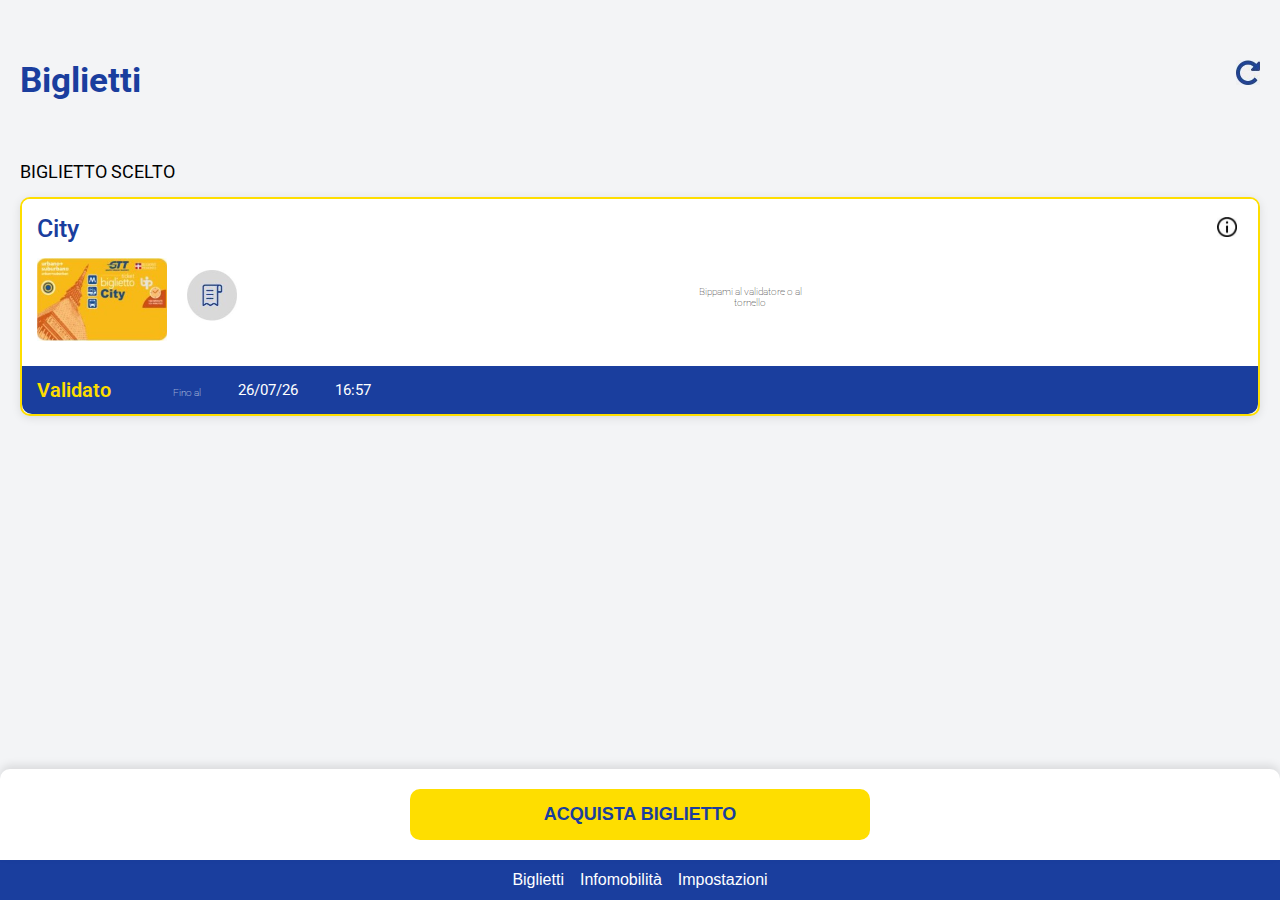
==== index.html @ 36b1c55d "Add files via upload" ====
<!DOCTYPE html>
<html lang="it">
<head>
    <meta charset="UTF-8">
    <meta name="viewport" content="width=device-width, initial-scale=1.0">
    <title>TO Move</title>
    
    <!-- Metatag per iOS -->
    <meta name="apple-mobile-web-app-capable" content="yes">
    <meta name="apple-mobile-web-app-status-bar-style" content="black-translucent">
    <meta name="apple-mobile-web-app-title" content="TO Move">
    <link rel="apple-touch-icon" href="path-to-your-icon.png">
    <meta name="theme-color" content="#fff">
    
    <link href="https://fonts.googleapis.com/css2?family=Roboto:wght@400;500;700&display=swap" rel="stylesheet">
    <link rel="stylesheet" href="styles.css">
</head>
<body>
    <header>
        <h1>Biglietti</h1>
        <img id="refreshImage" src="path-to-your-image.jpg" alt="Aggiorna" />
    </header>
    
    <main>
        <section id="bigliettiDisponibili">
            <h2>BIGLIETTO SCELTO</h2>
            <div class="ticket-card">
                <!-- Sezione City -->
                <div class="ticket-info">
                    <div class="info-header">
                        <h3>City</h3>
                        <button id="infoButtonImage" class="info-button-image">
                            <img src="path-to-your-info-button-image.jpg" alt="Info">
                        </button>
                    </div>
                    <div class="ticket-content">
                        <img src="ticket-image.jpg" alt="Biglietto City">
                        <button id="buttonImage" class="button-image">
                            <img src="path-to-your-button-image.jpg" alt="Pulsante">
                        </button>
                        <div class="tornello-text">
                            <p class="bippami-text">
                                Bippami al validatore o al<br>
                                <span class="bippami-text">tornello</span>
                            </p>
                        </div>
                    </div>
                </div>
            
                <!-- Sezione Validato, unita con la precedente, ma sfondo blu -->
                <div class="ticket-validato">
                    <h4>Validato</h4>
                    <div class="date-info">
                        <span class="fino-al">Fino al</span>
                        <span class="data">--/--/--</span>
                        <span class="ora">--:--:--</span>
                    </div>
                </div>                                
            </div>
        </section>
    </main>

    <footer>
        <!-- Contenitore per il pulsante con sfondo bianco -->
        <div class="acquista-button-wrapper">
            <button id="acquistaButton">ACQUISTA BIGLIETTO</button>
        </div>

        <nav>
            <button id="bigliettiNav">Biglietti</button>
            <button id="infomobilitaNav">Infomobilità</button>
            <button id="impostazioniNav">Impostazioni</button>
        </nav>
    </footer>

    <script src="script.js"></script>
</body>
</html>
---- styles.css ----
body {
    font-family: -apple-system, BlinkMacSystemFont, "Segoe UI", Roboto, "Helvetica Neue", Arial, sans-serif;
    background-color: #f3f4f6;
    margin: 0;
    padding: 0;
    padding-top: 50px; /* Spazio sopra per evitare che il contenuto si sovrapponga all'immagine */
}

header {
    background-color: #f3f4f6;
    padding: 10px 20px;
    display: flex;
    justify-content: space-between;
    align-items: center;
    border-bottom: none;
    margin-bottom: 5px;
    position: relative; /* Mantiene il posizionamento corretto dell'immagine */
}

h1 {
    font-size: 35px;
    color: #1a3e9e;
    font-weight: 700;
    margin: 0;
}

#refreshImage {
    width: 24px; /* Imposta la larghezza dell'immagine */
    height: auto; /* Mantiene le proporzioni dell'immagine */
    cursor: pointer;
    position: absolute; /* Posiziona l'immagine rispetto al contenitore */
    top: 10px; /* Distanza dal bordo superiore */
    right: 20px; /* Distanza dal bordo destro */
}

main {
    padding: 0 20px;
    background-color: #f3f4f6;
    margin-top: 50px; /* Sposta tutto il contenuto verso il basso */
}

h2 {
    font-size: 18px;
    color: #000;
    font-weight: 400;
    margin-top: 9px;
}

/* Stile del biglietto scelto con bordo giallo */
.ticket-card {
    background-color: #fff;
    border-radius: 10px;
    border: 2px solid #fede00;
    margin-bottom: 0;
    display: flex;
    flex-direction: column;
    overflow: hidden;
    box-shadow: 0 2px 10px rgba(0, 0, 0, 0.1);
}

.ticket-info {
    background-color: #fff;
    padding: 15px;
}

.info-header {
    display: flex;
    justify-content: space-between;
    align-items: center;
}

.ticket-info h3 {
    font-size: 25px;
    color: #1a3e9e;
    font-weight: 500;
    margin: 0;
}

.info-button-image {
    background: none;
    border: none;
    cursor: pointer;
}

.info-button-image img {
    width: 20px; /* Imposta la larghezza dell'immagine del pulsante */
    height: auto; /* Mantiene le proporzioni dell'immagine */
}

/* Sezione immagine, pulsante e testo affiancato */
.ticket-content {
    display: flex;
    justify-content: space-between;
    align-items: center;
    width: 100%;
    margin-top: 10px;
}

.ticket-content img {
    width: 130px;
    height: auto;
    margin-top: 5px;
}

.button-image {
    background: none;
    border: none;
    cursor: pointer;
    padding: 0; /* Rimuove il padding */
}

.button-image img {
    width: 50px; /* Imposta la larghezza dell'immagine del pulsante */
    height: auto; /* Mantiene le proporzioni dell'immagine */
    margin: 0 20px; /* Aggiungi margine per spazio laterale */
}

.tornello-text {
    text-align: right;
    flex: 1;
}

.bippami-text {
    text-align: center;
    margin: 0;
    font-size: 10px;
    font-weight: 100;
}

.bippami-text br {
    content: "";
    margin: 0;
}


/* Sezione Validato con sfondo blu */
.ticket-validato {
    background-color: #1a3e9e;
    margin-top: 10px;
    color: #fede00; /* Cambia il colore del testo a giallo */
    padding: 12px 15px;
    display: flex;
    align-items: center; /* Allinea tutto sulla stessa riga */
    border-radius: 0 0 10px 10px;
}

.ticket-validato h4 {
    font-size: 20px;
    color: #fede00; /* Cambia il colore del testo a giallo */
    font-weight: 600;
    margin: 0;
    margin-right: 47px; /* Spazio a destra tra il titolo e le date */
}

.ticket-validato .date-info {
    display: flex;
    align-items: center; /* Allinea verticalmente gli elementi */
    font-size: 14px;
    color: #fff;
    margin-left: 15px; /* Spazio a sinistra tra il titolo e le date */
}

.date-info span {
    margin-right: 37px; /* Spazio a destra per ogni elemento */
}

.fino-al {
    font-weight: 100;
    margin-top: 5px;
    font-size: 10px;
    white-space: nowrap; /* Impedisce la divisione del testo su più righe */
}


.data, .ora {
    font-weight: 400;
}

/* Riduci la dimensione del font per "Fino al" */
.fino-al {
    font-size: 10px; /* Mantieni la dimensione del font uniforme */
}

.data, .ora {
    font-size: 15px; /* Mantieni la dimensione del font uniforme */
}

/* Contenitore per lo sfondo bianco */
/* Contenitore per lo sfondo bianco */
.acquista-button-wrapper {
    position: fixed;
    bottom: 40px; /* Distanza dal fondo della pagina, lascia spazio per il footer */
    left: 0; /* Allinea a sinistra */
    right: 0; /* Allinea a destra */
    background-color: #fff; /* Sfondo bianco */
    padding: 20px; /* Aumenta il padding per rendere lo sfondo più largo */
    border-radius: 10px 10px 0 0; /* Bordi arrotondati solo in alto */
    box-shadow: 0 -4px 8px rgba(0, 0, 0, 0.1); /* Ombra sulla parte superiore */
    text-align: center; /* Centra il contenuto orizzontalmente */
    z-index: 1000; /* Assicura che il contenitore sia sopra altri elementi */
    width: calc(100% - 40px); /* Riduce la larghezza per tenere conto del padding laterale */
    margin: 0 auto; /* Centra il contenitore orizzontalmente */
}

/* Pulsante "Acquista Biglietto" */
#acquistaButton {
    background-color: #fede00; /* Colore di sfondo giallo */
    color: #1a3e9e; /* Colore del testo blu */
    padding: 15px 20px; /* Spaziatura interna */
    border: none;
    cursor: pointer;
    font-size: 18px;
    font-weight: 700;
    border-radius: 10px; /* Bordi arrotondati del pulsante */
    width: 100%; /* Larghezza del pulsante al 100% del contenitore */
    max-width: 460px; /* Imposta una larghezza massima se necessario */
    display: inline-block; /* Adatta la larghezza del pulsante */
}



footer {
    background-color: #1a3e9e;
    color: #fff;
    padding: 10px;
    position: fixed;
    bottom: 0;
    left: 0;
    right: 0;
    display: flex;
    justify-content: space-around;
}

footer button {
    background: none;
    border: none;
    color: #fff;
    font-size: 16px;
    cursor: pointer;
    font-weight: 500;
}
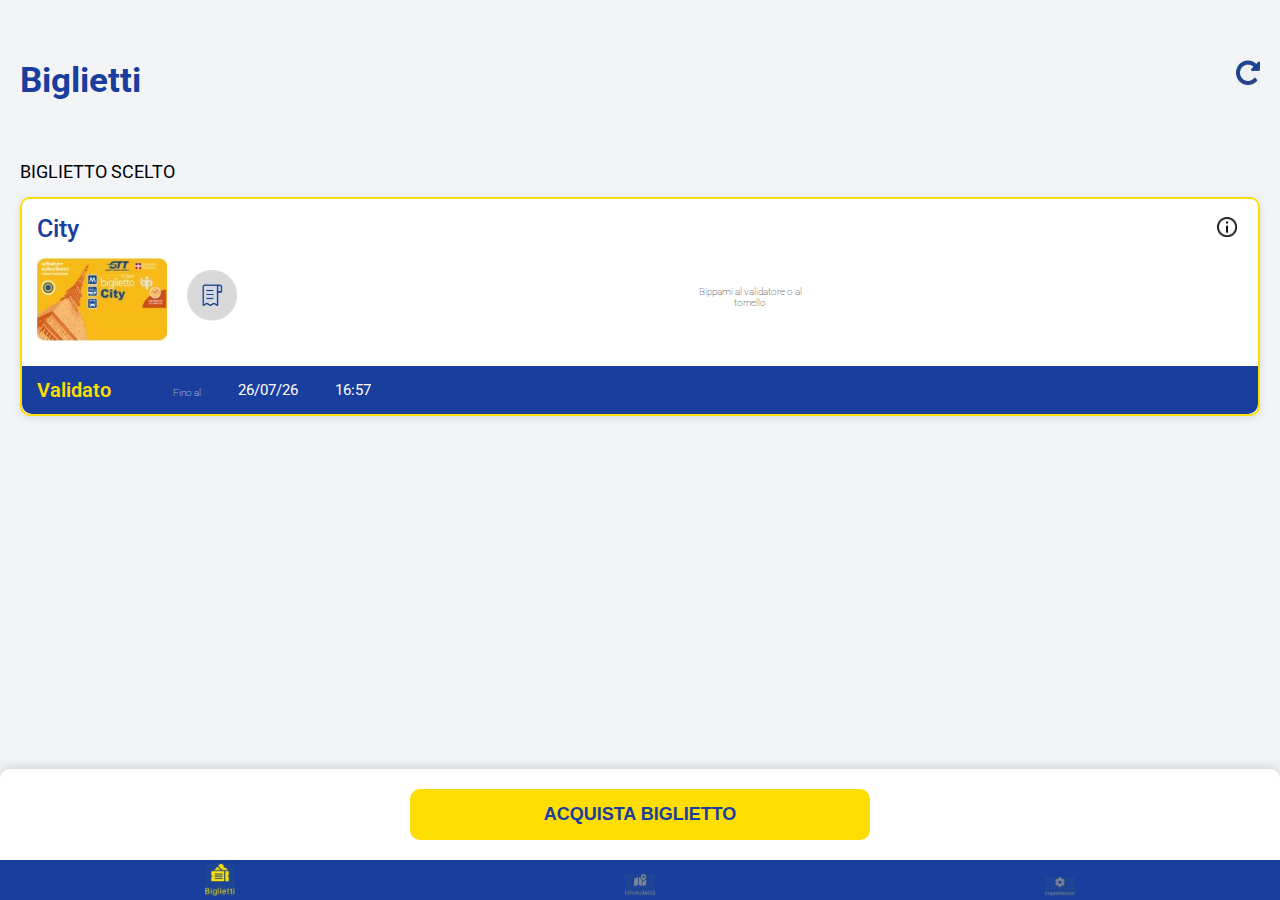
==== commit 67b643f3: "Add files via upload" ====
--- a/index.html
+++ b/index.html
@@ -10,7 +10,7 @@
     <meta name="apple-mobile-web-app-status-bar-style" content="black-translucent">
     <meta name="apple-mobile-web-app-title" content="TO Move">
     <link rel="apple-touch-icon" href="path-to-your-icon.png">
-    <meta name="theme-color" content="#fff">
+    <meta name="theme-color" content="#f3f4f6">
     
     <link href="https://fonts.googleapis.com/css2?family=Roboto:wght@400;500;700&display=swap" rel="stylesheet">
     <link rel="stylesheet" href="styles.css">
@@ -66,11 +66,15 @@
             <button id="acquistaButton">ACQUISTA BIGLIETTO</button>
         </div>
 
-        <nav>
-            <button id="bigliettiNav">Biglietti</button>
-            <button id="infomobilitaNav">Infomobilità</button>
-            <button id="impostazioniNav">Impostazioni</button>
-        </nav>
+        <a href="biglietti.html">
+            <img src="path-to-your-biglietti-image.png" alt="Biglietti" class="footer-icon">
+        </a>
+        <a href="infomobilita.html">
+            <img src="path-to-your-infomobilita-image.png" alt="Infomobilità" class="footer-icon">
+        </a>
+        <a href="impostazioni.html">
+            <img src="path-to-your-impostazioni-image.png" alt="Impostazioni" class="footer-icon">
+        </a>
     </footer>
 
     <script src="script.js"></script>
--- a/styles.css
+++ b/styles.css
@@ -218,7 +218,6 @@
 }
 
 
-
 footer {
     background-color: #1a3e9e;
     color: #fff;
@@ -229,13 +228,12 @@
     right: 0;
     display: flex;
     justify-content: space-around;
-}
-
-footer button {
-    background: none;
-    border: none;
-    color: #fff;
-    font-size: 16px;
-    cursor: pointer;
-    font-weight: 500;
-}
+    align-items: flex-end;
+}
+
+.footer-icon {
+    width: 30px; /* Imposta la larghezza delle icone */
+    height: auto; /* Mantiene le proporzioni delle icone */
+    margin-bottom: -10px;
+    cursor: pointer;
+}
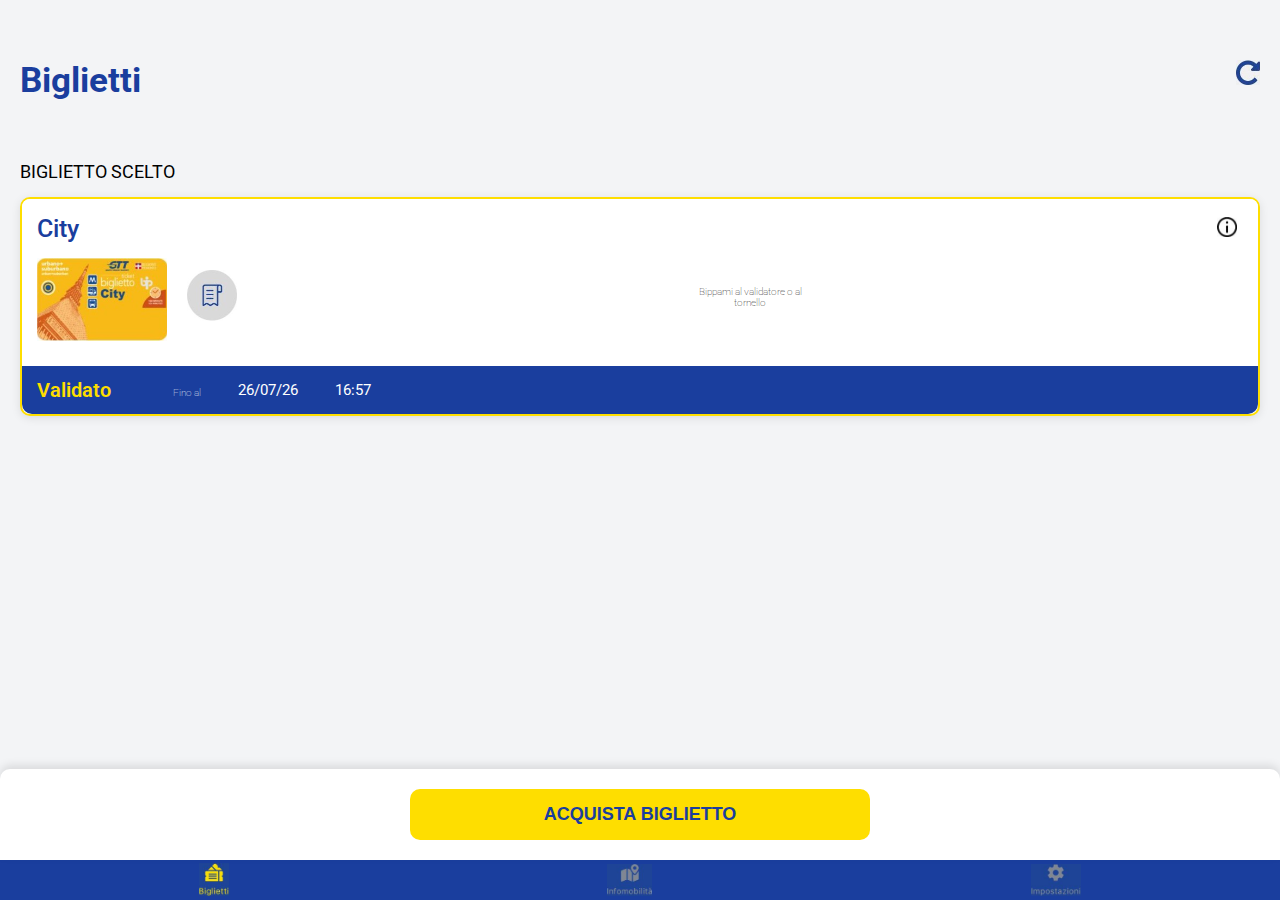
==== commit 5803249b: "Add files via upload" ====
--- a/index.html
+++ b/index.html
@@ -70,10 +70,10 @@
             <img src="path-to-your-biglietti-image.png" alt="Biglietti" class="footer-icon">
         </a>
         <a href="infomobilita.html">
-            <img src="path-to-your-infomobilita-image.png" alt="Infomobilità" class="footer-icon">
+            <img src="path-to-your-infomobilita-image.png" alt="Infomobilità" class="footer-icon2">
         </a>
         <a href="impostazioni.html">
-            <img src="path-to-your-impostazioni-image.png" alt="Impostazioni" class="footer-icon">
+            <img src="path-to-your-impostazioni-image.png" alt="Impostazioni" class="footer-icon3">
         </a>
     </footer>
 
--- a/styles.css
+++ b/styles.css
@@ -237,3 +237,17 @@
     margin-bottom: -10px;
     cursor: pointer;
 }
+
+.footer-icon2 {
+    width: 45px; /* Imposta la larghezza delle icone */
+    height: auto; /* Mantiene le proporzioni delle icone */
+    margin-bottom: -10px;
+    cursor: pointer;
+}
+
+.footer-icon3 {
+    width: 50px; /* Imposta la larghezza delle icone */
+    height: auto; /* Mantiene le proporzioni delle icone */
+    margin-bottom: -10px;
+    cursor: pointer;
+}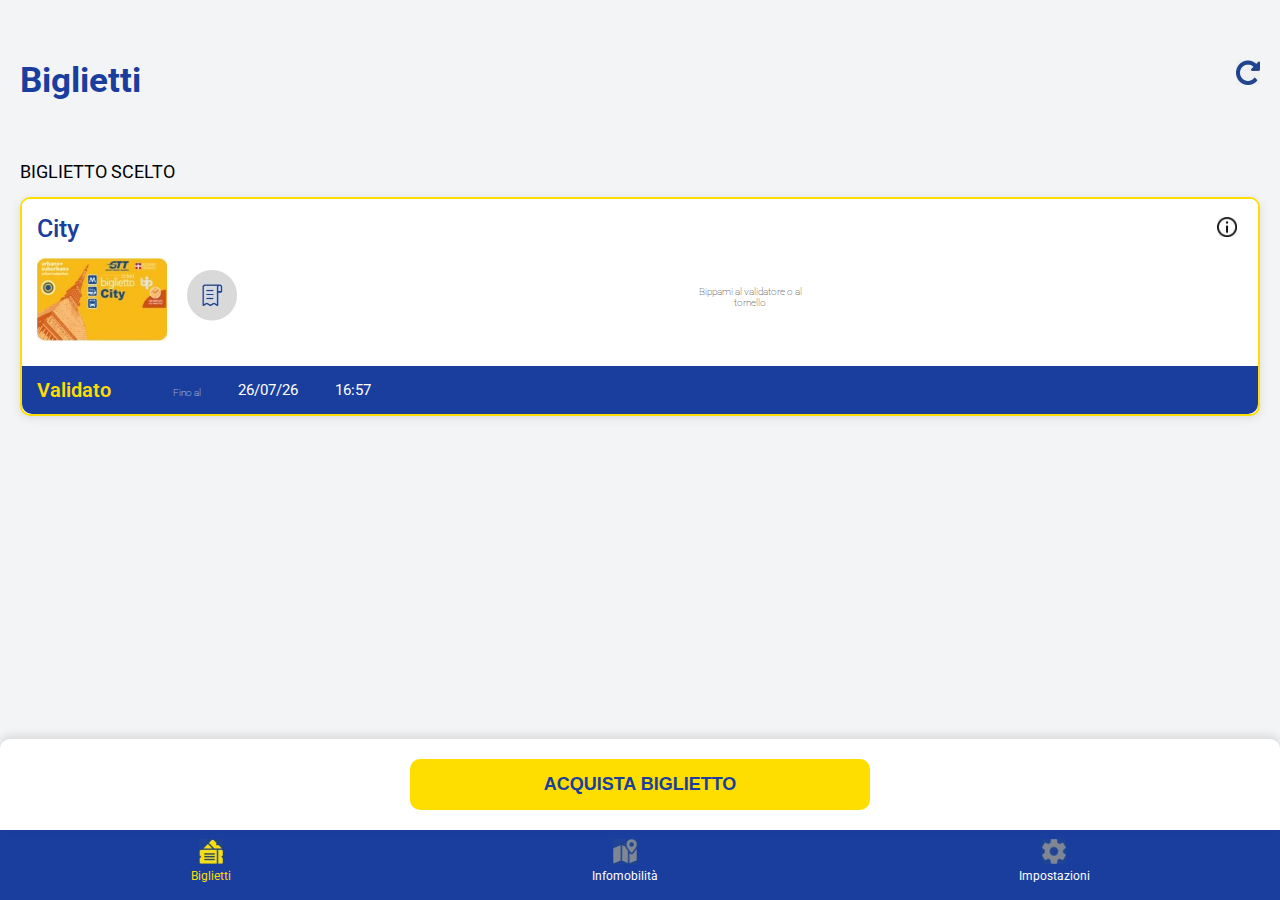
==== commit 6cbaa6ef: "Add files via upload" ====
--- a/index.html
+++ b/index.html
@@ -66,15 +66,25 @@
             <button id="acquistaButton">ACQUISTA BIGLIETTO</button>
         </div>
 
-        <a href="biglietti.html">
-            <img src="path-to-your-biglietti-image.png" alt="Biglietti" class="footer-icon">
+        <a>
+            <div class="footer-item">
+                <img src="path-to-your-biglietti-image.png" alt="Biglietti" class="footer-icon">
+                <span style="color:#fede00">Biglietti</span>
+            </div>
         </a>
-        <a href="infomobilita.html">
-            <img src="path-to-your-infomobilita-image.png" alt="Infomobilità" class="footer-icon2">
+        <a>
+            <div class="footer-item">
+                <img src="path-to-your-infomobilita-image.png" alt="Infomobilità" class="footer-icon">
+                <span>Infomobilità</span>
+            </div>
         </a>
-        <a href="impostazioni.html">
-            <img src="path-to-your-impostazioni-image.png" alt="Impostazioni" class="footer-icon3">
+        <a>
+            <div class="footer-item">
+                <img src="path-to-your-impostazioni-image.png" alt="Impostazioni" class="footer-icon">
+                <span>Impostazioni</span>
+            </div>
         </a>
+        
     </footer>
 
     <script src="script.js"></script>
--- a/styles.css
+++ b/styles.css
@@ -189,7 +189,7 @@
 /* Contenitore per lo sfondo bianco */
 .acquista-button-wrapper {
     position: fixed;
-    bottom: 40px; /* Distanza dal fondo della pagina, lascia spazio per il footer */
+    bottom: 70px; /* Distanza dal fondo della pagina, lascia spazio per il footer */
     left: 0; /* Allinea a sinistra */
     right: 0; /* Allinea a destra */
     background-color: #fff; /* Sfondo bianco */
@@ -222,32 +222,32 @@
     background-color: #1a3e9e;
     color: #fff;
     padding: 10px;
+    padding-bottom: 55px; /* Aggiungi spazio vuoto sotto il footer */
     position: fixed;
     bottom: 0;
     left: 0;
     right: 0;
     display: flex;
     justify-content: space-around;
-    align-items: flex-end;
+    align-items: flex-end; /* Allinea le icone verso il basso */
+}
+
+.footer-item {
+    display: flex;
+    flex-direction: column;
+    align-items: center;
+    margin-bottom: -38px;
 }
 
 .footer-icon {
-    width: 30px; /* Imposta la larghezza delle icone */
+    width: 24px; /* Imposta la larghezza delle icone */
     height: auto; /* Mantiene le proporzioni delle icone */
-    margin-bottom: -10px;
-    cursor: pointer;
-}
-
-.footer-icon2 {
-    width: 45px; /* Imposta la larghezza delle icone */
-    height: auto; /* Mantiene le proporzioni delle icone */
-    margin-bottom: -10px;
-    cursor: pointer;
-}
-
-.footer-icon3 {
-    width: 50px; /* Imposta la larghezza delle icone */
-    height: auto; /* Mantiene le proporzioni delle icone */
-    margin-bottom: -10px;
-    cursor: pointer;
-}+    cursor: pointer;
+}
+
+
+.footer-item span {
+    font-size: 12px; /* Dimensione del testo */
+    color: #fff; /* Colore del testo */
+    margin-top: 5px; /* Spazio tra l'icona e il testo */
+}
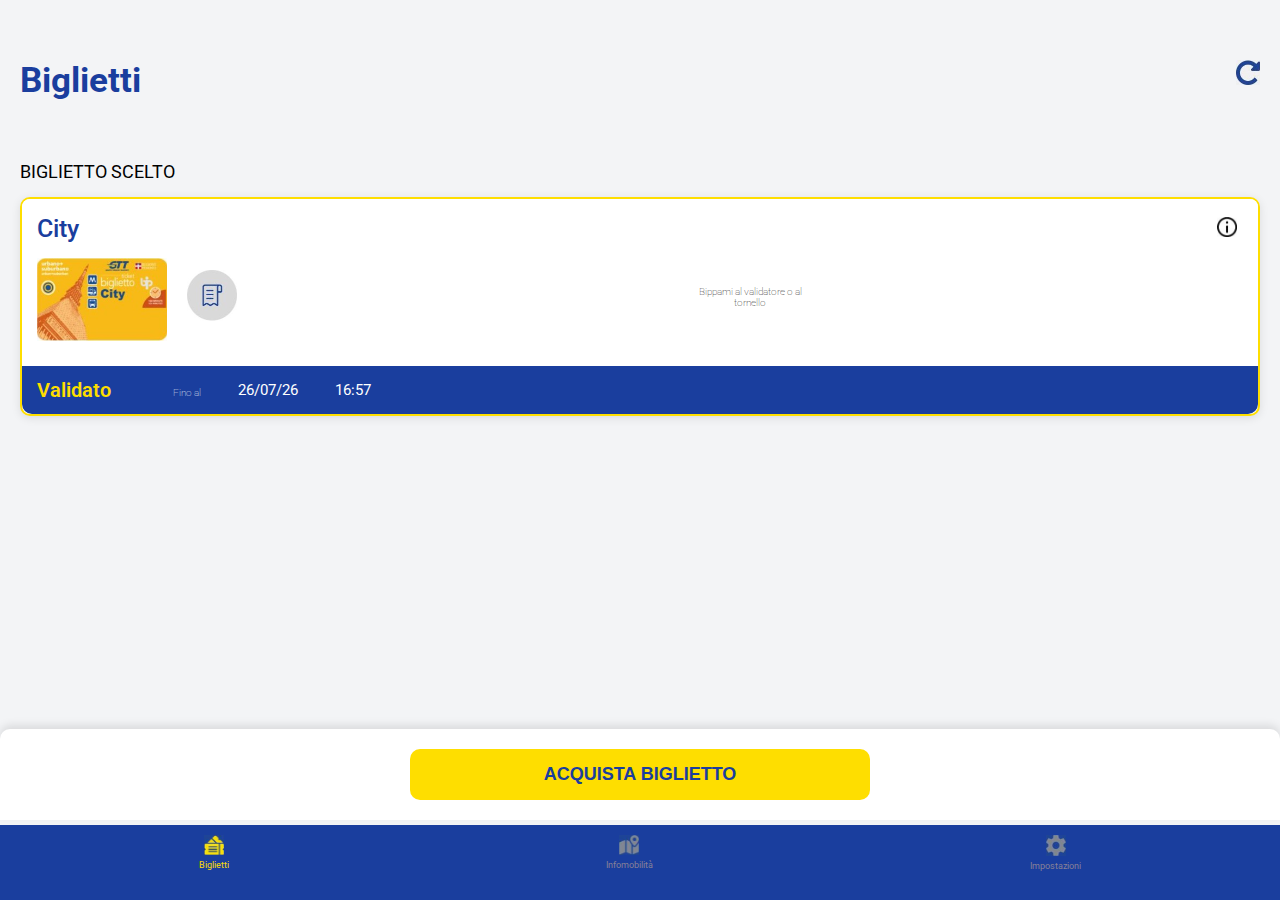
==== commit ea563d73: "Add files via upload" ====
--- a/index.html
+++ b/index.html
@@ -75,13 +75,13 @@
         <a>
             <div class="footer-item">
                 <img src="path-to-your-infomobilita-image.png" alt="Infomobilità" class="footer-icon">
-                <span>Infomobilità</span>
+                <span style="color: #868097;">Infomobilità</span>
             </div>
         </a>
         <a>
             <div class="footer-item">
                 <img src="path-to-your-impostazioni-image.png" alt="Impostazioni" class="footer-icon">
-                <span>Impostazioni</span>
+                <span style="color:#868097">Impostazioni</span>
             </div>
         </a>
         
--- a/styles.css
+++ b/styles.css
@@ -189,7 +189,7 @@
 /* Contenitore per lo sfondo bianco */
 .acquista-button-wrapper {
     position: fixed;
-    bottom: 70px; /* Distanza dal fondo della pagina, lascia spazio per il footer */
+    bottom: 80px; /* Distanza dal fondo della pagina, lascia spazio per il footer */
     left: 0; /* Allinea a sinistra */
     right: 0; /* Allinea a destra */
     background-color: #fff; /* Sfondo bianco */
@@ -222,7 +222,7 @@
     background-color: #1a3e9e;
     color: #fff;
     padding: 10px;
-    padding-bottom: 55px; /* Aggiungi spazio vuoto sotto il footer */
+    padding-bottom: 65px; /* Aggiungi spazio vuoto sotto il footer */
     position: fixed;
     bottom: 0;
     left: 0;
@@ -240,14 +240,14 @@
 }
 
 .footer-icon {
-    width: 24px; /* Imposta la larghezza delle icone */
+    width: 20px; /* Imposta la larghezza delle icone */
     height: auto; /* Mantiene le proporzioni delle icone */
     cursor: pointer;
 }
 
 
 .footer-item span {
-    font-size: 12px; /* Dimensione del testo */
+    font-size: 9px; /* Dimensione del testo */
     color: #fff; /* Colore del testo */
     margin-top: 5px; /* Spazio tra l'icona e il testo */
 }
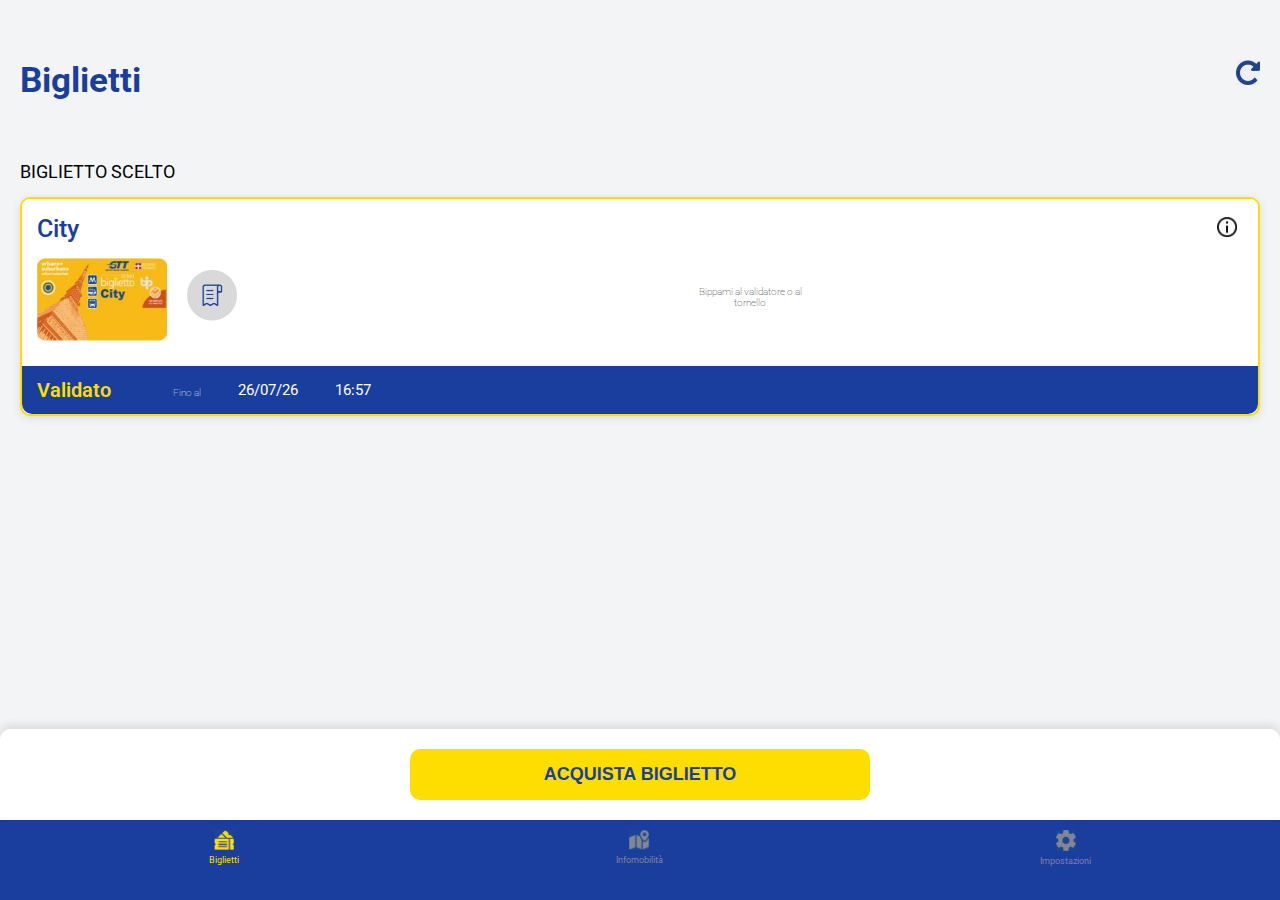
==== commit ca909412: "Add files via upload" ====
--- a/index.html
+++ b/index.html
@@ -5,7 +5,10 @@
     <meta name="viewport" content="width=device-width, initial-scale=1.0">
     <title>TO Move</title>
     
+    <link rel="manifest" href="manifest.json">
+
     <!-- Metatag per iOS -->
+    <meta name="mobile-web-app-capable" content="yes">
     <meta name="apple-mobile-web-app-capable" content="yes">
     <meta name="apple-mobile-web-app-status-bar-style" content="black-translucent">
     <meta name="apple-mobile-web-app-title" content="TO Move">
@@ -89,4 +92,4 @@
 
     <script src="script.js"></script>
 </body>
-</html>
+</html>--- a/styles.css
+++ b/styles.css
@@ -222,7 +222,7 @@
     background-color: #1a3e9e;
     color: #fff;
     padding: 10px;
-    padding-bottom: 65px; /* Aggiungi spazio vuoto sotto il footer */
+    padding-bottom: 70px; /* Aggiungi spazio vuoto sotto il footer */
     position: fixed;
     bottom: 0;
     left: 0;
@@ -237,6 +237,7 @@
     flex-direction: column;
     align-items: center;
     margin-bottom: -38px;
+    margin-left: 20px;
 }
 
 .footer-icon {
